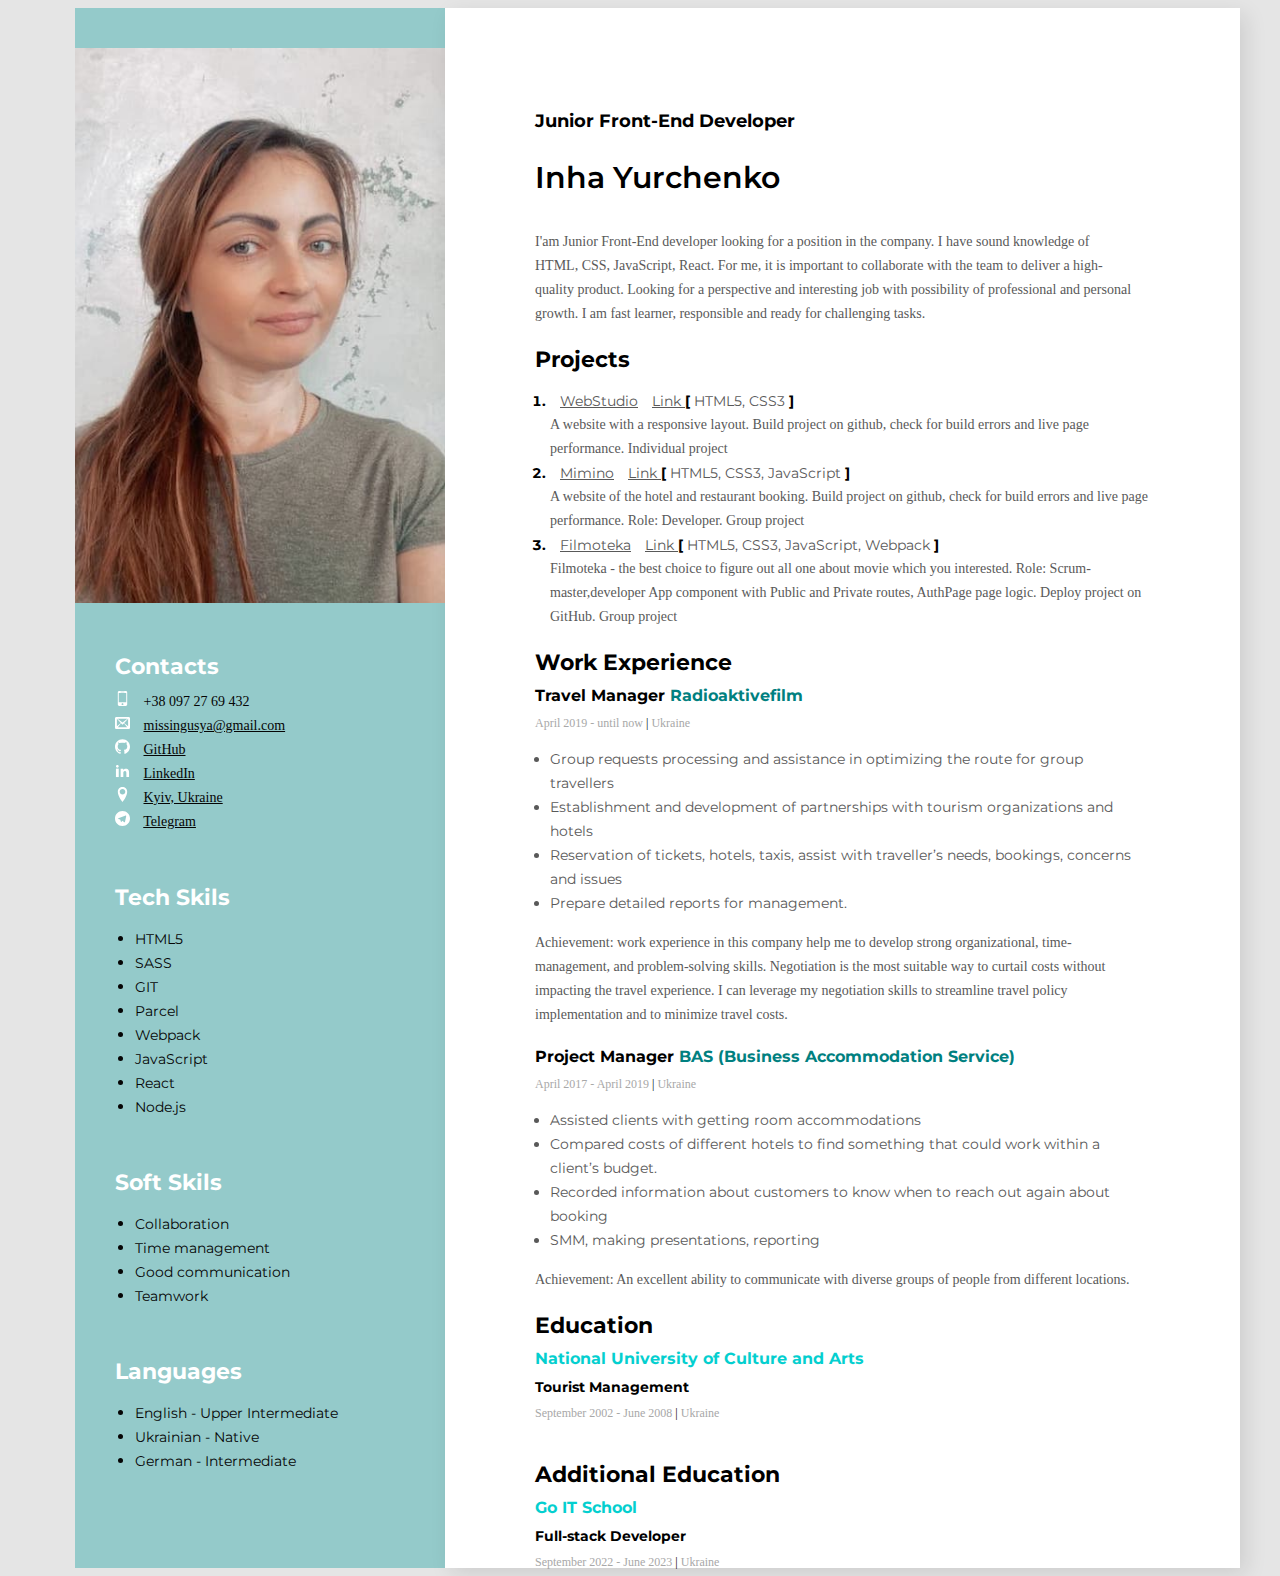
==== index.html @ dd355d1c "updated" ====
<!DOCTYPE html>
<html lang="en">
  <head>
    <meta charset="UTF-8" />
    <meta http-equiv="X-UA-Compatible" content="IE=edge" />
    <meta name="viewport" content="width=device-width, initial-scale=1.0" />
    <title>CV</title>
    <link rel="preconnect" href="https://fonts.googleapis.com" />
    <link
      href="https://fonts.googleapis.com/css2?family=Montserrat:wght@400;700&display=swap"
      rel="stylesheet"
    />
    <link rel="stylesheet" href="styles/styles.css" />
  </head>

  <body>
    <!-- Main -->
    <div class="main">
      <div class="main-content">
        <!-- About me -->
        <div class="about">
          <h2 class="about-position">Junior Front-End Developer</h2>
          <h1 class="about-name">Inha Yurchenko</h1>
          <p class="about-description">
            I'am Junior Front-End developer looking for a position in the
            company. I have sound knowledge of HTML, CSS, JavaScript, React. For
            me, it is important to collaborate with the team to deliver a
            high-quality product. Looking for a perspective and interesting job
            with possibility of professional and personal growth. I am fast
            learner, responsible and ready for challenging tasks.
          </p>
        </div>
        <!-- Projects -->
        <div class="projects">
          <h3 class="title">Projects</h3>
          <ol class="projects-list">
            <li class="project-item">
              <span class="project">
                <a
                  href="https://inhaasap.github.io/goit-markup-hw-08/"
                  class="project-link"
                  >WebStudio</a
                >

                <a
                  href="https://github.com/Inhaasap/goit-markup-hw-08"
                  class="project-link"
                  >Link
                </a>

                <span class="project-bracket">[</span> HTML5, CSS3
                <span class="project-bracket">]</span></span
              >
              <p>
                A website with a responsive layout. Build project on github,
                check for build errors and live page performance. Individual
                project
              </p>
            </li>
            <li class="project-item">
              <span class="project">
                <a
                  href="https://olhalushina.github.io/mimino/"
                  class="project-link"
                  >Mimino</a
                >
                <a
                  href="https://github.com/OlhaLushina/mimino"
                  class="project-link"
                  >Link
                </a>
                <span class="project-bracket">[</span> HTML5, CSS3, JavaScript
                <span class="project-bracket">]</span></span
              >
              <p>
                A website of the hotel and restaurant booking. Build project on
                github, check for build errors and live page performance. Role:
                Developer. Group project
              </p>
            </li>
            <li class="project-item">
              <span class="project">
                <a
                  href="https://bohdanmus.github.io/Filmoteka/"
                  class="project-link"
                  >Filmoteka</a
                >
                <a
                  href="https://github.com/BohdanMus/Filmoteka"
                  class="project-link"
                  >Link
                </a>
                <span class="project-bracket">[</span> HTML5, CSS3, JavaScript,
                Webpack <span class="project-bracket">]</span></span
              >
              <p>
                Filmoteka - the best choice to figure out all one about movie
                which you interested. Role: Scrum-master,developer App component
                with Public and Private routes, AuthPage page logic. Deploy
                project on GitHub. Group project
              </p>
            </li>
            <!-- <li class="project-item">
        <span class="project">
        <a href="https://cryptohub.p.goit.global/" class="project-link">https://cryptohub.p.goit.global/</a>
        ...............<span class="project-bracket">[</span> JavaScript <span class="project-bracket">]</span></span>
      </li>
      <li class="project-item">
        <span class="project">
        <a href="https://kidslike.p.goit.global/" class="project-link">https://kidslike.p.goit.global/</a>
        ........<span class="project-bracket">[</span> React.js, Node.js <span class="project-bracket">]</span></span>
      </li>
      <li class="project-item">
        <span class="project">
        <a href="https://kidslike.p.goit.global/" class="project-link">https://kidslike.p.goit.global/</a>
        ........<span class="project-bracket">[</span> React.js, Node.js <span class="project-bracket">]</span></span>
      </li> -->
          </ol>
        </div>
        <!-- Work -->
        <div class="work">
          <h3 class="title">Work Experience</h3>
          <!-- Copmany 1 -->
          <!-- <div>
        <h4 class="work-position">Front-End Developer 
         <span class="organisation">Freelance</span></h4>
        <p class="period">April 2022 - up to now   
         <span class="line">|</span>  Ukraine</p>
        <ul class="work-list">
          <li class="work-list-item">Lorem ipsum dolor sit amet, consectetur adipisicing elit. Inventore, fugit?</li>
          <li class="work-list-item">Lorem ipsum dolor sit amet, consectetur adipisicing elit. Inventore, fugit?</li>
          <li class="work-list-item">Lorem ipsum dolor sit amet, consectetur adipisicing elit. Inventore, fugit?</li>
          <li class="work-list-item">Lorem ipsum dolor sit amet, consectetur adipisicing elit. Inventore, fugit?</li>
        </ul>
    </div> -->
          <!-- Company 2 -->
          <div class="work-experience">
            <h4 class="work-position">
              Travel Manager <span class="organisation">Radioaktivefilm</span>
            </h4>
            <p class="period">
              April 2019 - until now <span class="line">|</span> Ukraine
            </p>
            <ul class="work-list">
              <li class="work-list-item">
                Group requests processing and assistance in optimizing the route
                for group travellers
              </li>
              <li class="work-list-item">
                Establishment and development of partnerships with tourism
                organizations and hotels
              </li>
              <li class="work-list-item">
                Reservation of tickets, hotels, taxis, assist with traveller’s
                needs, bookings, concerns and issues
              </li>
              <li class="work-list-item">
                Prepare detailed reports for management.
              </li>
            </ul>
            <p>
              Achievement: work experience in this company help me to develop
              strong organizational, time-management, and problem-solving
              skills. Negotiation is the most suitable way to curtail costs
              without impacting the travel experience. I can leverage my
              negotiation skills to streamline travel policy implementation and
              to minimize travel costs.
            </p>
          </div>
          <!-- Company 3 -->
          <div class="work-experience">
            <h4 class="work-position">
              Project Manager
              <span class="organisation"
                >BAS (Business Accommodation Service)</span
              >
            </h4>
            <p class="period">
              April 2017 - April 2019 <span class="line">|</span> Ukraine
            </p>
            <ul class="work-list">
              <li class="work-list-item">
                Assisted clients with getting room accommodations
              </li>
              <li class="work-list-item">
                Compared costs of different hotels to find something that could
                work within a client’s budget.
              </li>
              <li class="work-list-item">
                Recorded information about customers to know when to reach out
                again about booking
              </li>
              <li class="work-list-item">
                SMM, making presentations, reporting
              </li>
            </ul>
            <p>
              Achievement: An excellent ability to communicate with diverse
              groups of people from different locations.
            </p>
          </div>
          <!-- Education -->
          <div class="education">
            <h4 class="education-title">Education</h4>
            <h5 class="education-secondary">
              National University of Culture and Arts
            </h5>
            <h6 class="education-undertitle">Tourist Management</h6>
            <p class="education-text">
              September 2002 - June 2008 <span class="line">|</span> Ukraine
            </p>
          </div>
          <!-- Additional Education -->
          <div class="education">
            <h4 class="education-title">Additional Education</h4>
            <h5 class="education-secondary">Go IT School</h5>
            <h6 class="education-undertitle">Full-stack Developer</h6>
            <p class="education-text">
              September 2022 - June 2023 <span class="line">|</span> Ukraine
            </p>
          </div>
        </div>
      </div>
      <!-- Side bar -->
      <aside class="side-bar">
        <img
          class="photo"
          src="./img/photo1.jpg"
          alt="фото дівчини"
          width="370"
        />
        <!-- Contacts -->
        <div class="contacts">
          <h3 class="sidebar-title">Contacts</h3>
          <div class="contact">
            <p class="contact-text">
              <svg class="contact-icon" width="15" height="15">
                <use href="./img/symbol-defs.svg#icon-mobile"></use>
              </svg>
              <a class="contact-link" href="380972769432"></a>+38 097 27 69 432
            </p>
            <p>
              <svg class="contact-icon" width="15" height="15">
                <use href="./img/symbol-defs.svg#icon-envelop"></use>
              </svg>
              <a class="contact-link" href="mailto:missingusya@gmail.com"
                >missingusya@gmail.com</a
              >
            </p>
            <p>
              <svg class="contact-icon" width="15" height="15">
                <use href="./img/symbol-defs.svg#icon-github"></use>
              </svg>
              <a class="contact-link" href="https://github.com/Inhaasap"
                >GitHub</a
              >
            </p>
            <p>
              <svg class="contact-icon" width="15" height="15">
                <use href="./img/symbol-defs.svg#icon-linkedin"></use>
              </svg>
              <a
                class="contact-link"
                href="https://www.linkedin.com/in/inha-yurchenko-64b110150/"
                >LinkedIn</a
              >
            </p>
            <p>
              <svg class="contact-icon" width="15" height="15">
                <use href="./img/symbol-defs.svg#icon-location"></use>
              </svg>
              <a class="contact-link" href="#">Kyiv, Ukraine</a>
            </p>
            <p>
              <svg class="contact-icon" width="15" height="15">
                <use href="./img/symbol-defs.svg#icon-telegram"></use>
              </svg>
              <a class="contact-link" href="https://t.me/inhaasap">Telegram</a>
            </p>
          </div>
          <!-- Tech Skils -->
          <div class="tech-skills">
            <h3 class="sidebar-title">Tech Skils</h3>
            <ul class="tech-skills-list">
              <li class="tech-skills-item">
                <span class="tech-skills-text">HTML5</span>
              </li>
              <li class="tech-skills-item">
                <span class="tech-skills-text">SASS</span>
              </li>
              <li class="tech-skills-item">
                <span class="tech-skills-text">GIT</span>
              </li>
              <li class="tech-skills-item">
                <span class="tech-skills-text">Parcel</span>
              </li>
              <li class="tech-skills-item">
                <span class="tech-skills-text">Webpack</span>
              </li>
              <li class="tech-skills-item">
                <span class="tech-skills-text">JavaScript</span>
              </li>
              <li class="tech-skills-item">
                <span class="tech-skills-text">React</span>
              </li>
              <li class="tech-skills-item">
                <span class="tech-skills-text">Node.js</span>
              </li>
            </ul>
          </div>

          <!-- Soft Skils -->
          <div class="soft-skills">
            <h3 class="sidebar-title">Soft Skils</h3>
            <ul class="tech-skills-list">
              <li class="tech-skills-item">
                <span class="tech-skills-text">Collaboration</span>
              </li>
              <li class="tech-skills-item">
                <span class="tech-skills-text">Time management</span>
              </li>
              <li class="tech-skills-item">
                <span class="tech-skills-text">Good communication</span>
              </li>
              <li class="tech-skills-item">
                <span class="tech-skills-text">Teamwork</span>
              </li>
            </ul>
          </div>

          <!-- Languages -->
          <div class="languages">
            <h3 class="sidebar-title">Languages</h3>
            <ul class="languages-list">
              <li class="languages-item">
                <span class="languages-text">English - Upper Intermediate</span>
              </li>
              <li class="languages-item">
                <span class="languages-text">Ukrainian - Native </span>
              </li>
              <li class="languages-item">
                <span class="languages-text">German - Intermediate</span>
              </li>
            </ul>
          </div>
        </div>
      </aside>
    </div>
  </body>
</html>
---- styles/styles.css ----
body {
  font-family: Montserrat, sans-serif;
  background-color: #e5e5e5;
}

p,
h1,
h2,
h3,
h4,
h5,
h6 {
  margin: 0;
}

.main {
  display: flex;
  flex-direction: row-reverse;
  background-color: #e5e5e5;
  width: 1200px;
  margin: 0 auto;
}

.main-content {
  background-color: #ffffff;
  height: 1350px;
  box-shadow: 6px 6px 20px rgba(0, 0, 0, 0.1);
  padding: 105px 90px;
}

.about {
  margin-bottom: 20px;
}

.about-position {
  font-style: normal;
  font-weight: 700;
  font-size: 18px;
  line-height: 17px;
  color: #000000;
  margin-bottom: 20px;
}

.about-name {
  font-weight: 600;
  font-size: 30px;
  line-height: 55px;
  color: #000000;
  margin-bottom: 25px;
}

.about-description {
  font-weight: 400;
  font-size: 14px;
  line-height: 24px;

  color: #595959;
  width: 600px;
}

.projects {
  margin-bottom: 20px;
}

.title {
  font-style: normal;
  font-weight: 700;
  font-size: 22px;
  line-height: 27px;
  color: #000000;
  margin-bottom: 10px;
}

.projects-list {
  padding: 0;
  margin-left: 15px;
}

.project-item {
  font-style: normal;
  font-weight: 700;
  font-size: 14px;
  line-height: 24px;
  color: #000000;
}

.project,
.project-link {
  font-style: normal;
  font-weight: 400;
  font-size: 14px;
  line-height: 24px;
  color: #595959;
}

.project-link {
  /* text-decoration: none; */
  margin-left: 10px;
}

.project-bracket {
  font-style: normal;
  font-weight: 700;
  font-size: 14px;
  line-height: 24px;
  color: #000000;
}

.work {
  margin-bottom: 20px;
}

.work-position {
  font-style: normal;
  font-weight: 700;
  font-size: 16px;
  line-height: 20px;
  color: #000000;
  margin-bottom: 10px;
}

.organisation {
  font-style: normal;
  font-weight: 700;
  font-size: 16px;
  line-height: 20px;
  color: teal;
}

.period {
  font-style: normal;
  font-weight: 400;
  font-size: 12px;
  line-height: 15px;
  color: #a8a8a8;
  margin-bottom: 10px;
}

.line {
  font-style: normal;
  font-weight: 400;
  font-size: 12px;
  line-height: 15px;
  color: #000000;
}

.work-experience {
  margin-bottom: 20px;
}

.work-list {
  padding: 0;
  margin-left: 15px;
}

.work-list-item {
  font-style: normal;
  font-weight: 400;
  font-size: 14px;
  line-height: 24px;
  color: #595959;
  width: 600px;
}

.education {
  margin-bottom: 40px;
}

.education-title {
  font-style: normal;
  font-weight: 700;
  font-size: 22px;
  line-height: 27px;
  color: #000000;
  margin: 0;
  margin-bottom: 10px;
}
.education-secondary {
  font-style: normal;
  font-weight: 700;
  font-size: 16px;
  line-height: 20px;
  color: rgb(4, 207, 207);
  margin-bottom: 10px;
}

.education-undertitle {
  font-style: normal;
  font-weight: 700;
  font-size: 14px;
  line-height: 17px;
  color: #000000;
  margin-bottom: 10px;
}

.education-text {
  font-style: normal;
  font-weight: 400;
  font-size: 12px;
  line-height: 15px;
  color: #a8a8a8;
}

/* side bar styles */

.side-bar {
  /* background-color: #1e2939; */
  background-color: rgb(148, 202, 202);
  padding-top: 40px;
  width: 370px;
}

.photo {
  max-width: 100%;
  margin-bottom: 50px;
  display: block;
  height: auto;
}

.sidebar-title {
  font-size: normal;
  font-weight: 700;
  font-size: 22px;
  line-height: 27px;
  color: #ffffff;
  margin-bottom: 10px;
}

.contacts {
  margin-left: 40px;
  margin-bottom: 50px;
}

.contact {
  margin-bottom: 50px;
}

.contact-type {
  font-size: normal;
  font-weight: 700;
  font-size: 14px;
  line-height: 24px;
  margin-right: 5px;
}

.contact-text {
  color: #050505;
}

.contact-icon {
  margin-right: 10px;
  fill: #ffffff;
}

.contact-link {
  font-style: normal;
  font-weight: 400;
  font-size: 14px;
  line-height: 24px;
  text-decoration: none;
  color: #050505;
  text-decoration: underline;
}

.tech-skills {
  margin-bottom: 50px;
}

.tech-skills-list {
  padding: 0;
  margin-left: 20px;
}

.tech-skills-item {
  color: #050505;
}

.tech-skills-text {
  color: #050505;
  font-style: normal;
  font-weight: 400;
  font-size: 14px;
  line-height: 24px;
}

.soft-skills {
  margin-bottom: 50px;
}

.languages-list {
  padding: 0;
  margin-left: 20px;
}

.languages-item {
  color: #050505;
}

.languages-text {
  color: #050505;
  font-style: normal;
  font-weight: 400;
  font-size: 14px;
  line-height: 24px;
}

p {
  font-family: italic;
  font-style: normal;
  font-weight: 400;
  font-size: 14px;
  line-height: 24px;
  color: #595959;
  width: 600px;
}
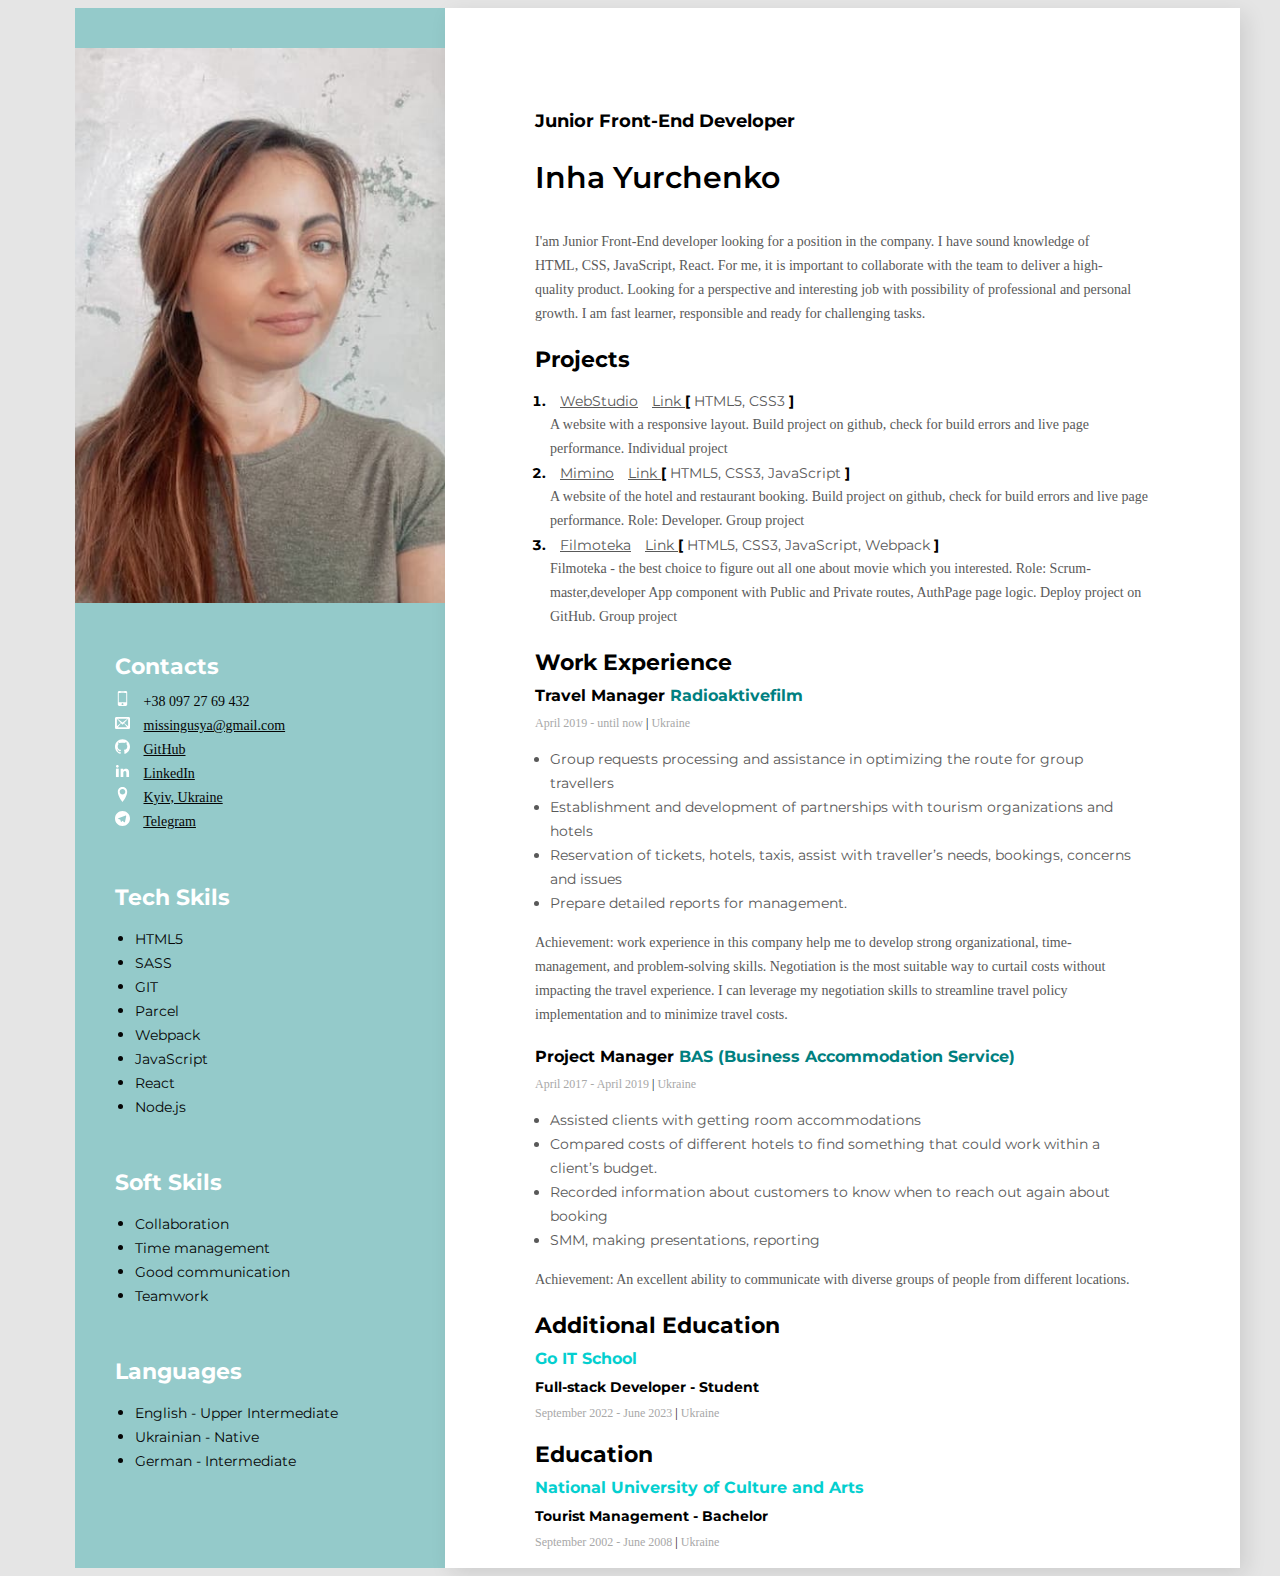
==== commit a92f9a4e: "fixed issues" ====
--- a/index.html
+++ b/index.html
@@ -199,24 +199,24 @@
               groups of people from different locations.
             </p>
           </div>
+          <!-- Additional Education -->
+          <div class="education">
+            <h4 class="education-title">Additional Education</h4>
+            <h5 class="education-secondary">Go IT School</h5>
+            <h6 class="education-undertitle">Full-stack Developer - Student</h6>
+            <p class="education-text">
+              September 2022 - June 2023 <span class="line">|</span> Ukraine
+            </p>
+          </div>
           <!-- Education -->
           <div class="education">
             <h4 class="education-title">Education</h4>
             <h5 class="education-secondary">
               National University of Culture and Arts
             </h5>
-            <h6 class="education-undertitle">Tourist Management</h6>
+            <h6 class="education-undertitle">Tourist Management - Bachelor</h6>
             <p class="education-text">
               September 2002 - June 2008 <span class="line">|</span> Ukraine
-            </p>
-          </div>
-          <!-- Additional Education -->
-          <div class="education">
-            <h4 class="education-title">Additional Education</h4>
-            <h5 class="education-secondary">Go IT School</h5>
-            <h6 class="education-undertitle">Full-stack Developer</h6>
-            <p class="education-text">
-              September 2022 - June 2023 <span class="line">|</span> Ukraine
             </p>
           </div>
         </div>
--- a/styles/styles.css
+++ b/styles/styles.css
@@ -163,7 +163,7 @@
 }
 
 .education {
-  margin-bottom: 40px;
+  margin-bottom: 20px;
 }
 
 .education-title {
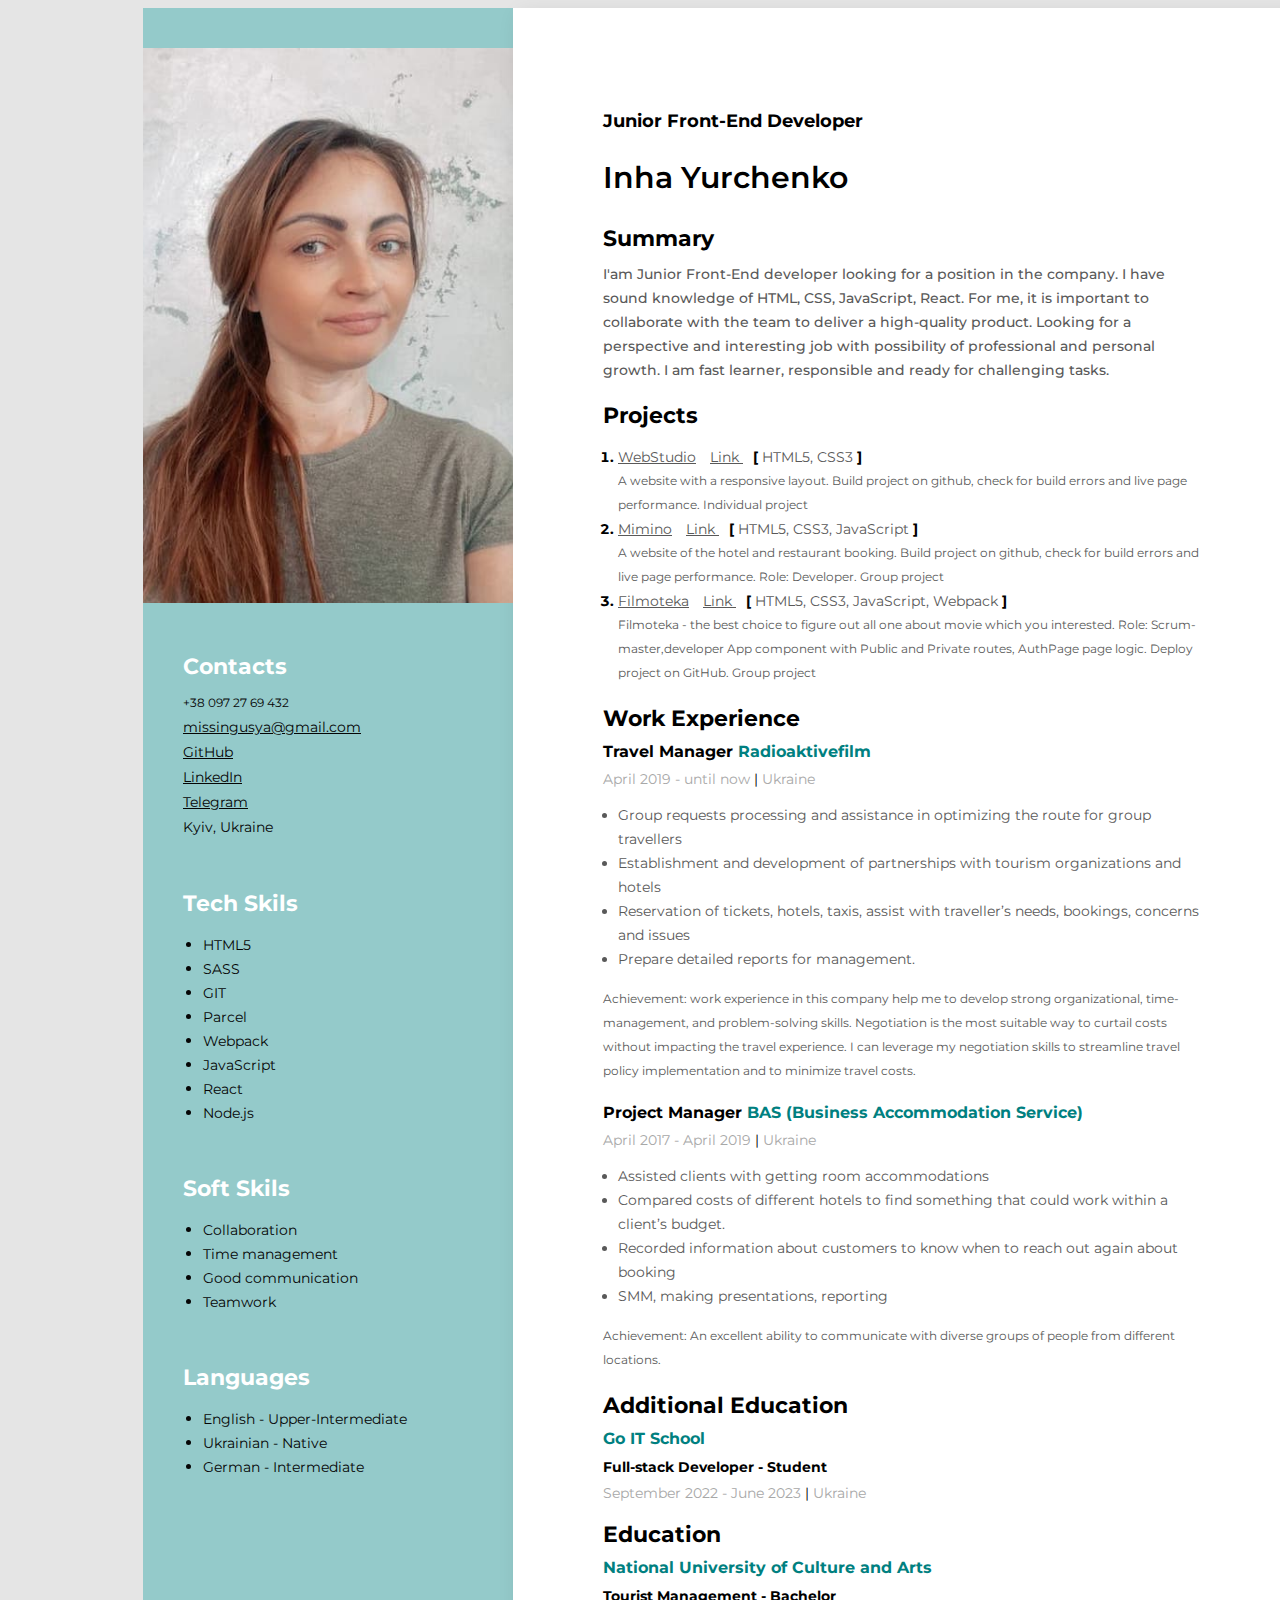
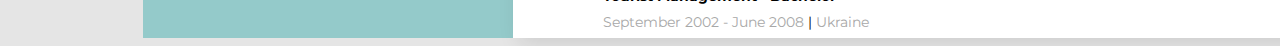
==== commit ffb4a681: "fixed issues" ====
--- a/index.html
+++ b/index.html
@@ -21,6 +21,7 @@
         <div class="about">
           <h2 class="about-position">Junior Front-End Developer</h2>
           <h1 class="about-name">Inha Yurchenko</h1>
+          <h3 class="title">Summary</h3>
           <p class="about-description">
             I'am Junior Front-End developer looking for a position in the
             company. I have sound knowledge of HTML, CSS, JavaScript, React. For
@@ -234,31 +235,31 @@
           <h3 class="sidebar-title">Contacts</h3>
           <div class="contact">
             <p class="contact-text">
-              <svg class="contact-icon" width="15" height="15">
+              <!-- <svg class="contact-icon" width="15" height="15">
                 <use href="./img/symbol-defs.svg#icon-mobile"></use>
-              </svg>
+              </svg> -->
               <a class="contact-link" href="380972769432"></a>+38 097 27 69 432
             </p>
             <p>
-              <svg class="contact-icon" width="15" height="15">
+              <!-- <svg class="contact-icon" width="15" height="15">
                 <use href="./img/symbol-defs.svg#icon-envelop"></use>
-              </svg>
+              </svg> -->
               <a class="contact-link" href="mailto:missingusya@gmail.com"
                 >missingusya@gmail.com</a
               >
             </p>
             <p>
-              <svg class="contact-icon" width="15" height="15">
+              <!-- <svg class="contact-icon" width="15" height="15">
                 <use href="./img/symbol-defs.svg#icon-github"></use>
-              </svg>
+              </svg> -->
               <a class="contact-link" href="https://github.com/Inhaasap"
                 >GitHub</a
               >
             </p>
             <p>
-              <svg class="contact-icon" width="15" height="15">
+              <!-- <svg class="contact-icon" width="15" height="15">
                 <use href="./img/symbol-defs.svg#icon-linkedin"></use>
-              </svg>
+              </svg> -->
               <a
                 class="contact-link"
                 href="https://www.linkedin.com/in/inha-yurchenko-64b110150/"
@@ -266,16 +267,16 @@
               >
             </p>
             <p>
-              <svg class="contact-icon" width="15" height="15">
+              <!-- <svg class="contact-icon" width="15" height="15">
+                <use href="./img/symbol-defs.svg#icon-telegram"></use>
+              </svg> -->
+              <a class="contact-link" href="https://t.me/inhaasap">Telegram</a>
+            </p>
+            <p>
+              <!-- <svg class="contact-icon" width="15" height="15">
                 <use href="./img/symbol-defs.svg#icon-location"></use>
-              </svg>
-              <a class="contact-link" href="#">Kyiv, Ukraine</a>
-            </p>
-            <p>
-              <svg class="contact-icon" width="15" height="15">
-                <use href="./img/symbol-defs.svg#icon-telegram"></use>
-              </svg>
-              <a class="contact-link" href="https://t.me/inhaasap">Telegram</a>
+              </svg> -->
+              <a class="contact-link location" href="#">Kyiv, Ukraine</a>
             </p>
           </div>
           <!-- Tech Skils -->
@@ -333,7 +334,7 @@
             <h3 class="sidebar-title">Languages</h3>
             <ul class="languages-list">
               <li class="languages-item">
-                <span class="languages-text">English - Upper Intermediate</span>
+                <span class="languages-text">English - Upper-Intermediate</span>
               </li>
               <li class="languages-item">
                 <span class="languages-text">Ukrainian - Native </span>
--- a/styles/styles.css
+++ b/styles/styles.css
@@ -17,13 +17,13 @@
   display: flex;
   flex-direction: row-reverse;
   background-color: #e5e5e5;
-  width: 1200px;
+  width: 1300px;
   margin: 0 auto;
 }
 
 .main-content {
   background-color: #ffffff;
-  height: 1350px;
+  height: 1420px;
   box-shadow: 6px 6px 20px rgba(0, 0, 0, 0.1);
   padding: 105px 90px;
 }
@@ -46,11 +46,11 @@
   font-size: 30px;
   line-height: 55px;
   color: #000000;
-  margin-bottom: 25px;
+  margin-bottom: 20px;
 }
 
 .about-description {
-  font-weight: 400;
+  font-weight: 500;
   font-size: 14px;
   line-height: 24px;
 
@@ -95,7 +95,7 @@
 
 .project-link {
   /* text-decoration: none; */
-  margin-left: 10px;
+  margin-right: 10px;
 }
 
 .project-bracket {
@@ -130,7 +130,7 @@
 .period {
   font-style: normal;
   font-weight: 400;
-  font-size: 12px;
+  font-size: 14px;
   line-height: 15px;
   color: #a8a8a8;
   margin-bottom: 10px;
@@ -139,7 +139,7 @@
 .line {
   font-style: normal;
   font-weight: 400;
-  font-size: 12px;
+  font-size: 14px;
   line-height: 15px;
   color: #000000;
 }
@@ -180,7 +180,7 @@
   font-weight: 700;
   font-size: 16px;
   line-height: 20px;
-  color: rgb(4, 207, 207);
+  color: teal;
   margin-bottom: 10px;
 }
 
@@ -196,7 +196,7 @@
 .education-text {
   font-style: normal;
   font-weight: 400;
-  font-size: 12px;
+  font-size: 14px;
   line-height: 15px;
   color: #a8a8a8;
 }
@@ -262,6 +262,10 @@
   text-decoration: underline;
 }
 
+.location {
+  text-decoration: none;
+}
+
 .tech-skills {
   margin-bottom: 50px;
 }
@@ -305,10 +309,9 @@
 }
 
 p {
-  font-family: italic;
-  font-style: normal;
-  font-weight: 400;
-  font-size: 14px;
+  font-style: normal;
+  font-weight: 400;
+  font-size: 12px;
   line-height: 24px;
   color: #595959;
   width: 600px;
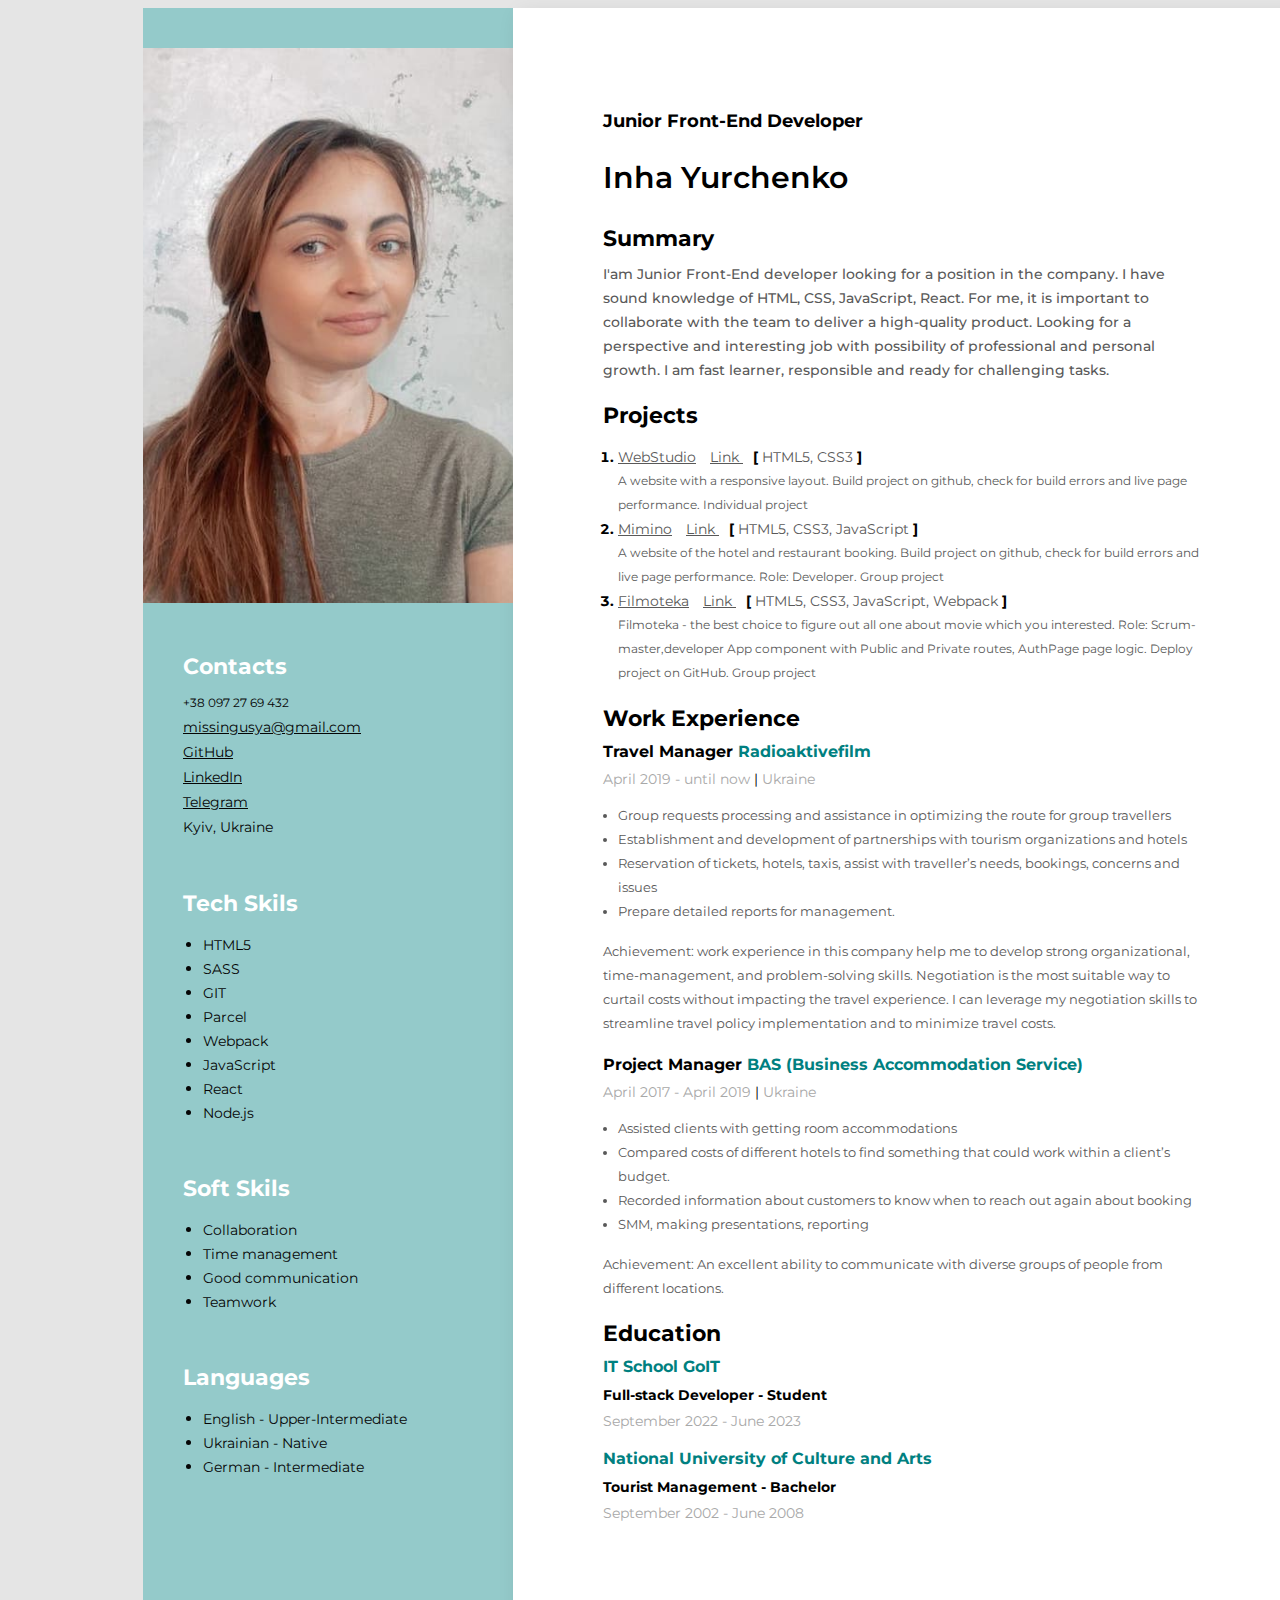
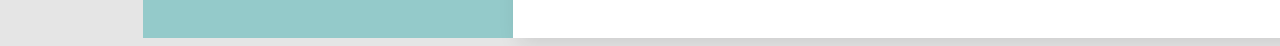
==== commit 1040acef: "fixed mistakes" ====
--- a/index.html
+++ b/index.html
@@ -159,7 +159,7 @@
                 Prepare detailed reports for management.
               </li>
             </ul>
-            <p>
+            <p class="work-list-text">
               Achievement: work experience in this company help me to develop
               strong organizational, time-management, and problem-solving
               skills. Negotiation is the most suitable way to curtail costs
@@ -195,30 +195,22 @@
                 SMM, making presentations, reporting
               </li>
             </ul>
-            <p>
+            <p class="work-list-text">
               Achievement: An excellent ability to communicate with diverse
               groups of people from different locations.
-            </p>
-          </div>
-          <!-- Additional Education -->
-          <div class="education">
-            <h4 class="education-title">Additional Education</h4>
-            <h5 class="education-secondary">Go IT School</h5>
-            <h6 class="education-undertitle">Full-stack Developer - Student</h6>
-            <p class="education-text">
-              September 2022 - June 2023 <span class="line">|</span> Ukraine
             </p>
           </div>
           <!-- Education -->
           <div class="education">
             <h4 class="education-title">Education</h4>
+            <h5 class="education-secondary">IT School GoIT</h5>
+            <h6 class="education-undertitle">Full-stack Developer - Student</h6>
+            <p class="education-text">September 2022 - June 2023</p>
             <h5 class="education-secondary">
               National University of Culture and Arts
             </h5>
             <h6 class="education-undertitle">Tourist Management - Bachelor</h6>
-            <p class="education-text">
-              September 2002 - June 2008 <span class="line">|</span> Ukraine
-            </p>
+            <p class="education-text">September 2002 - June 2008</p>
           </div>
         </div>
       </div>
--- a/styles/styles.css
+++ b/styles/styles.css
@@ -156,7 +156,16 @@
 .work-list-item {
   font-style: normal;
   font-weight: 400;
-  font-size: 14px;
+  font-size: 13px;
+  line-height: 24px;
+  color: #595959;
+  width: 600px;
+}
+
+.work-list-text {
+  font-style: normal;
+  font-weight: 400;
+  font-size: 13px;
   line-height: 24px;
   color: #595959;
   width: 600px;
@@ -199,6 +208,7 @@
   font-size: 14px;
   line-height: 15px;
   color: #a8a8a8;
+  margin-bottom: 20px;
 }
 
 /* side bar styles */
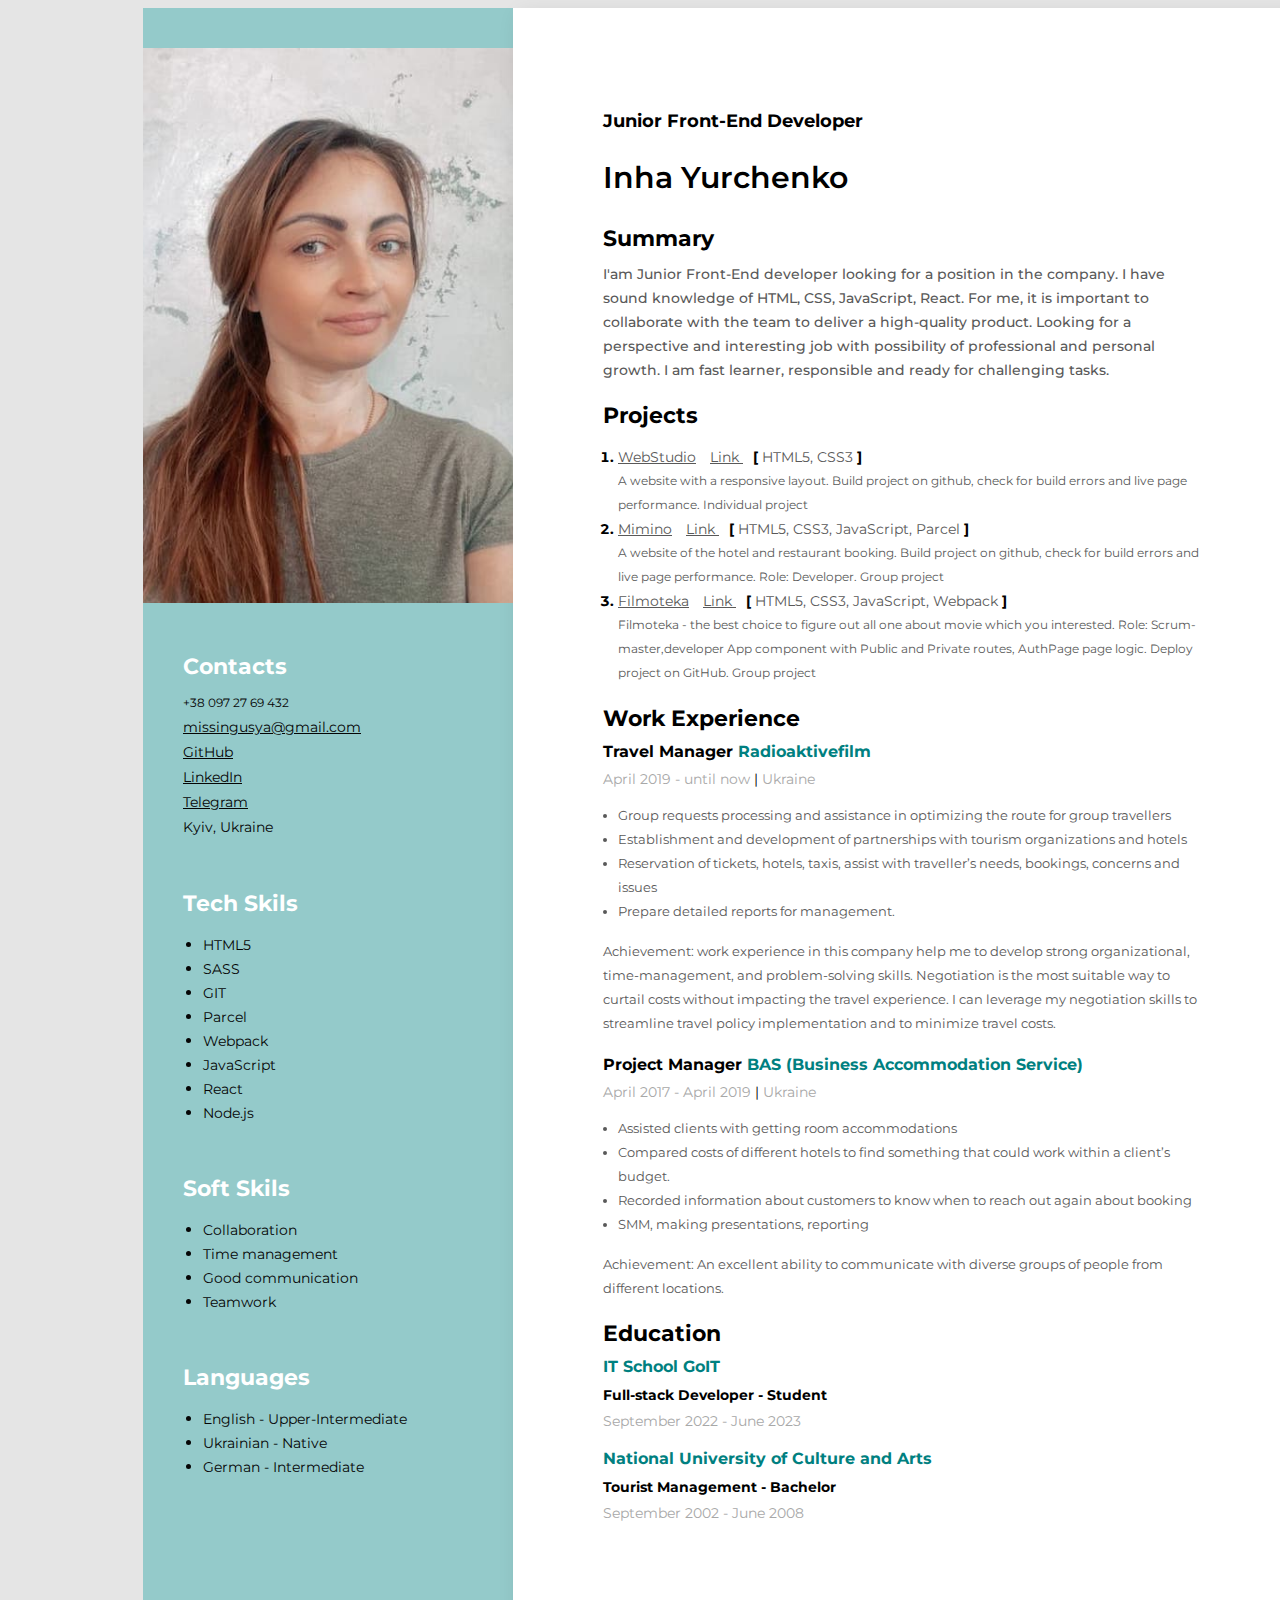
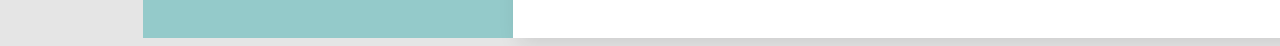
==== commit 8555c0e4: "Update index.html" ====
--- a/index.html
+++ b/index.html
@@ -70,8 +70,8 @@
                   class="project-link"
                   >Link
                 </a>
-                <span class="project-bracket">[</span> HTML5, CSS3, JavaScript
-                <span class="project-bracket">]</span></span
+                <span class="project-bracket">[</span> HTML5, CSS3, JavaScript,
+                Parcel <span class="project-bracket">]</span></span
               >
               <p>
                 A website of the hotel and restaurant booking. Build project on
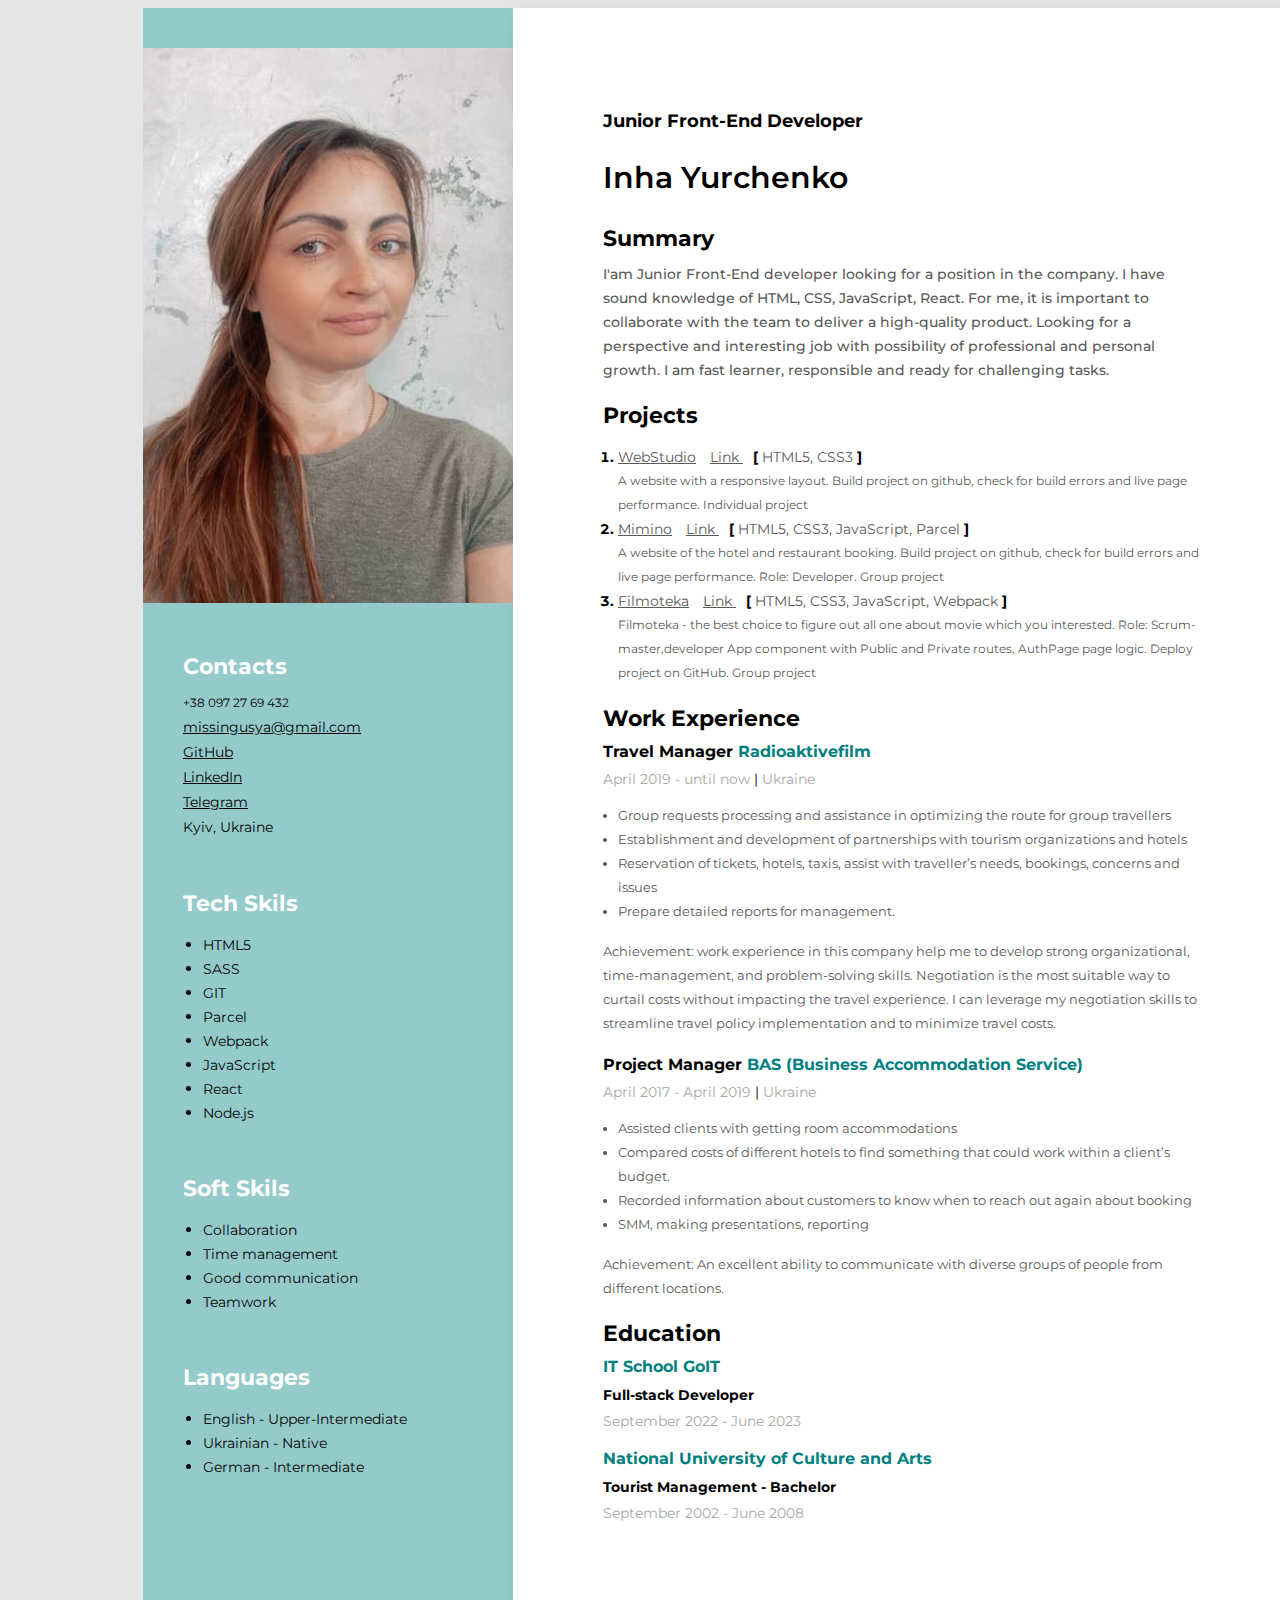
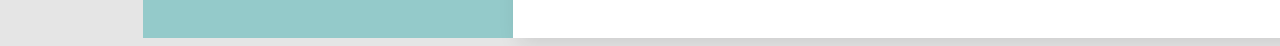
==== commit 3ce5cd4e: "Update index.html" ====
--- a/index.html
+++ b/index.html
@@ -204,7 +204,7 @@
           <div class="education">
             <h4 class="education-title">Education</h4>
             <h5 class="education-secondary">IT School GoIT</h5>
-            <h6 class="education-undertitle">Full-stack Developer - Student</h6>
+            <h6 class="education-undertitle">Full-stack Developer</h6>
             <p class="education-text">September 2022 - June 2023</p>
             <h5 class="education-secondary">
               National University of Culture and Arts
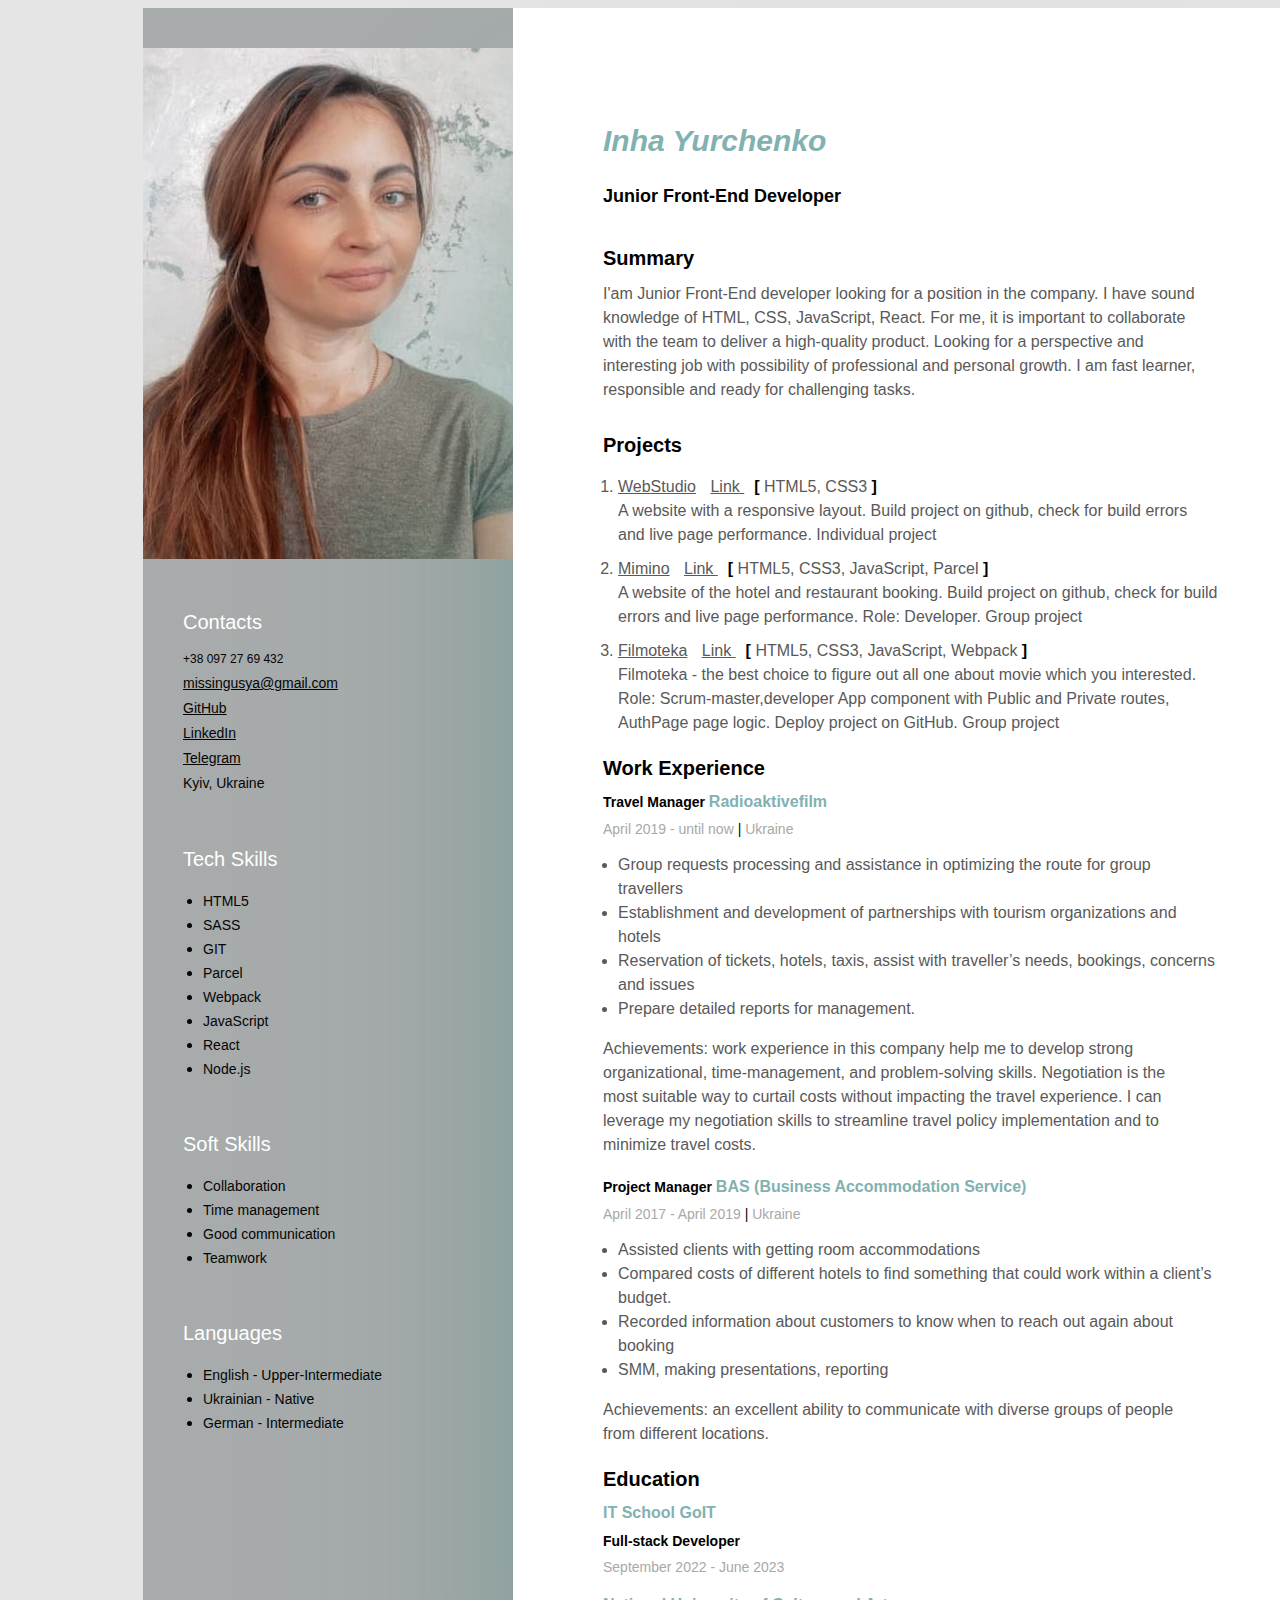
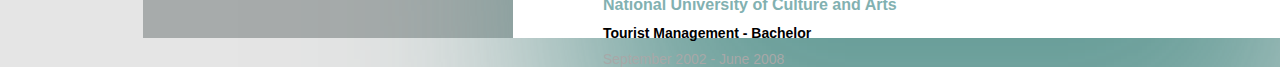
==== commit 9ed39acc: "updated" ====
--- a/index.html
+++ b/index.html
@@ -19,8 +19,8 @@
       <div class="main-content">
         <!-- About me -->
         <div class="about">
+          <h1 class="about-name">Inha Yurchenko</h1>
           <h2 class="about-position">Junior Front-End Developer</h2>
-          <h1 class="about-name">Inha Yurchenko</h1>
           <h3 class="title">Summary</h3>
           <p class="about-description">
             I'am Junior Front-End developer looking for a position in the
@@ -52,7 +52,7 @@
                 <span class="project-bracket">[</span> HTML5, CSS3
                 <span class="project-bracket">]</span></span
               >
-              <p>
+              <p class="project-text">
                 A website with a responsive layout. Build project on github,
                 check for build errors and live page performance. Individual
                 project
@@ -73,7 +73,7 @@
                 <span class="project-bracket">[</span> HTML5, CSS3, JavaScript,
                 Parcel <span class="project-bracket">]</span></span
               >
-              <p>
+              <p class="project-text">
                 A website of the hotel and restaurant booking. Build project on
                 github, check for build errors and live page performance. Role:
                 Developer. Group project
@@ -94,7 +94,7 @@
                 <span class="project-bracket">[</span> HTML5, CSS3, JavaScript,
                 Webpack <span class="project-bracket">]</span></span
               >
-              <p>
+              <p class="project-text">
                 Filmoteka - the best choice to figure out all one about movie
                 which you interested. Role: Scrum-master,developer App component
                 with Public and Private routes, AuthPage page logic. Deploy
@@ -160,7 +160,7 @@
               </li>
             </ul>
             <p class="work-list-text">
-              Achievement: work experience in this company help me to develop
+              Achievements: work experience in this company help me to develop
               strong organizational, time-management, and problem-solving
               skills. Negotiation is the most suitable way to curtail costs
               without impacting the travel experience. I can leverage my
@@ -196,7 +196,7 @@
               </li>
             </ul>
             <p class="work-list-text">
-              Achievement: An excellent ability to communicate with diverse
+              Achievements: an excellent ability to communicate with diverse
               groups of people from different locations.
             </p>
           </div>
@@ -273,7 +273,7 @@
           </div>
           <!-- Tech Skils -->
           <div class="tech-skills">
-            <h3 class="sidebar-title">Tech Skils</h3>
+            <h3 class="sidebar-title">Tech Skills</h3>
             <ul class="tech-skills-list">
               <li class="tech-skills-item">
                 <span class="tech-skills-text">HTML5</span>
@@ -304,7 +304,7 @@
 
           <!-- Soft Skils -->
           <div class="soft-skills">
-            <h3 class="sidebar-title">Soft Skils</h3>
+            <h3 class="sidebar-title">Soft Skills</h3>
             <ul class="tech-skills-list">
               <li class="tech-skills-item">
                 <span class="tech-skills-text">Collaboration</span>
--- a/styles/styles.css
+++ b/styles/styles.css
@@ -1,6 +1,7 @@
 body {
-  font-family: Montserrat, sans-serif;
+  /* font-family: Montserrat, sans-serif; */
   background-color: #e5e5e5;
+  font-family: "Gill Sans", "Gill Sans MT", Calibri, "Trebuchet MS", sans-serif;
 }
 
 p,
@@ -24,7 +25,7 @@
 .main-content {
   background-color: #ffffff;
   height: 1420px;
-  box-shadow: 6px 6px 20px rgba(0, 0, 0, 0.1);
+  box-shadow: 46px 200px 224px -14px rgba(70, 138, 132, 0.81);
   padding: 105px 90px;
 }
 
@@ -34,28 +35,29 @@
 
 .about-position {
   font-style: normal;
-  font-weight: 700;
+  font-weight: 600;
   font-size: 18px;
   line-height: 17px;
   color: #000000;
-  margin-bottom: 20px;
+  margin-bottom: 40px;
 }
 
 .about-name {
+  font-style: italic;
   font-weight: 600;
   font-size: 30px;
   line-height: 55px;
-  color: #000000;
+  color: rgb(130, 177, 177);
   margin-bottom: 20px;
 }
 
 .about-description {
   font-weight: 500;
-  font-size: 14px;
-  line-height: 24px;
-
-  color: #595959;
-  width: 600px;
+  font-size: 16px;
+  line-height: 24px;
+  color: #595959;
+  width: 600px;
+  margin-bottom: 30px;
 }
 
 .projects {
@@ -64,8 +66,8 @@
 
 .title {
   font-style: normal;
-  font-weight: 700;
-  font-size: 22px;
+  font-weight: 600;
+  font-size: 20px;
   line-height: 27px;
   color: #000000;
   margin-bottom: 10px;
@@ -77,18 +79,19 @@
 }
 
 .project-item {
-  font-style: normal;
-  font-weight: 700;
-  font-size: 14px;
-  line-height: 24px;
-  color: #000000;
+  font-weight: 500;
+  font-size: 16px;
+  line-height: 24px;
+  color: #595959;
+  width: 600px;
+  margin-bottom: 10px;
 }
 
 .project,
 .project-link {
   font-style: normal;
-  font-weight: 400;
-  font-size: 14px;
+  font-weight: 500;
+  font-size: 16px;
   line-height: 24px;
   color: #595959;
 }
@@ -100,19 +103,27 @@
 
 .project-bracket {
   font-style: normal;
+  font-weight: 600;
+  font-size: 16px;
+  line-height: 24px;
+  color: #000000;
+}
+
+.project-text {
+  font-style: normal;
+  font-weight: 500;
+  font-size: 16px;
+  line-height: 24px;
+  color: #595959;
+}
+
+.work {
+  margin-bottom: 20px;
+}
+
+.work-position {
+  font-style: normal;
   font-weight: 700;
-  font-size: 14px;
-  line-height: 24px;
-  color: #000000;
-}
-
-.work {
-  margin-bottom: 20px;
-}
-
-.work-position {
-  font-style: normal;
-  font-weight: 700;
   font-size: 16px;
   line-height: 20px;
   color: #000000;
@@ -121,10 +132,11 @@
 
 .organisation {
   font-style: normal;
-  font-weight: 700;
+  font-weight: 600;
   font-size: 16px;
   line-height: 20px;
-  color: teal;
+  color: rgb(130, 177, 177);
+  margin-bottom: 10px;
 }
 
 .period {
@@ -146,6 +158,15 @@
 
 .work-experience {
   margin-bottom: 20px;
+}
+
+.work-position {
+  font-style: normal;
+  font-weight: 700;
+  font-size: 14px;
+  line-height: 17px;
+  color: #000000;
+  margin-bottom: 10px;
 }
 
 .work-list {
@@ -155,8 +176,9 @@
 
 .work-list-item {
   font-style: normal;
-  font-weight: 400;
-  font-size: 13px;
+  font-style: normal;
+  font-weight: 500;
+  font-size: 16px;
   line-height: 24px;
   color: #595959;
   width: 600px;
@@ -164,8 +186,8 @@
 
 .work-list-text {
   font-style: normal;
-  font-weight: 400;
-  font-size: 13px;
+  font-weight: 500;
+  font-size: 16px;
   line-height: 24px;
   color: #595959;
   width: 600px;
@@ -177,19 +199,20 @@
 
 .education-title {
   font-style: normal;
-  font-weight: 700;
-  font-size: 22px;
+  font-weight: 600;
+  font-size: 20px;
   line-height: 27px;
   color: #000000;
   margin: 0;
   margin-bottom: 10px;
 }
+
 .education-secondary {
   font-style: normal;
-  font-weight: 700;
+  font-weight: 600;
   font-size: 16px;
   line-height: 20px;
-  color: teal;
+  color: rgb(130, 177, 177);
   margin-bottom: 10px;
 }
 
@@ -214,8 +237,7 @@
 /* side bar styles */
 
 .side-bar {
-  /* background-color: #1e2939; */
-  background-color: rgb(148, 202, 202);
+  background-color: rgb(167, 171, 171);
   padding-top: 40px;
   width: 370px;
 }
@@ -229,8 +251,8 @@
 
 .sidebar-title {
   font-size: normal;
-  font-weight: 700;
-  font-size: 22px;
+  font-weight: 500;
+  font-size: 20px;
   line-height: 27px;
   color: #ffffff;
   margin-bottom: 10px;
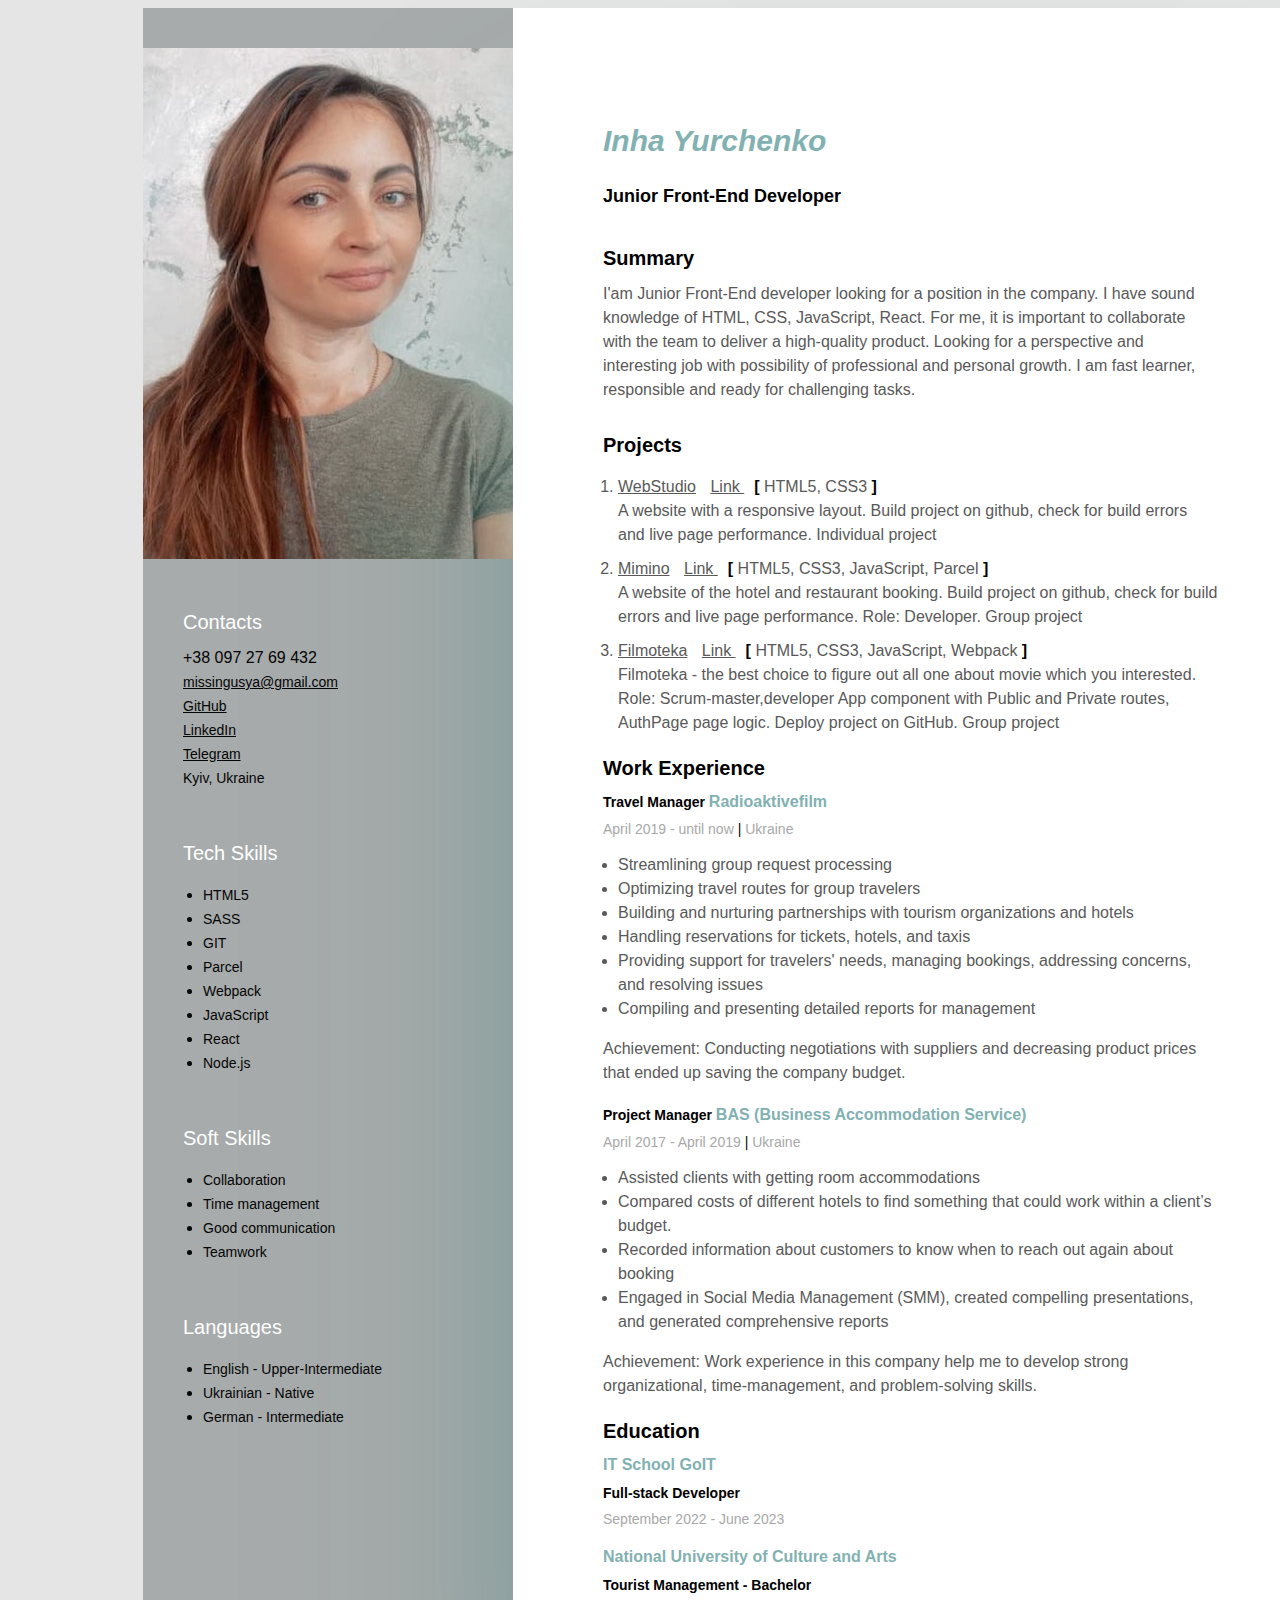
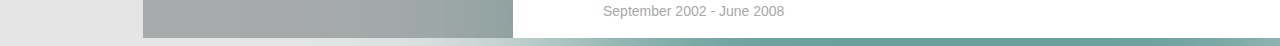
==== commit 6ce7fcf6: "updated index.html" ====
--- a/index.html
+++ b/index.html
@@ -144,28 +144,29 @@
             </p>
             <ul class="work-list">
               <li class="work-list-item">
-                Group requests processing and assistance in optimizing the route
-                for group travellers
-              </li>
-              <li class="work-list-item">
-                Establishment and development of partnerships with tourism
-                organizations and hotels
-              </li>
-              <li class="work-list-item">
-                Reservation of tickets, hotels, taxis, assist with traveller’s
-                needs, bookings, concerns and issues
-              </li>
-              <li class="work-list-item">
-                Prepare detailed reports for management.
+                Streamlining group request processing
+              </li>
+              <li class="work-list-item">
+                Optimizing travel routes for group travelers
+              </li>
+              <li class="work-list-item">
+                Building and nurturing partnerships with tourism organizations
+                and hotels
+              </li>
+              <li class="work-list-item">
+                Handling reservations for tickets, hotels, and taxis
+              </li>
+              <li class="work-list-item">
+                Providing support for travelers' needs, managing bookings,
+                addressing concerns, and resolving issues
+              </li>
+              <li class="work-list-item">
+                Compiling and presenting detailed reports for management
               </li>
             </ul>
             <p class="work-list-text">
-              Achievements: work experience in this company help me to develop
-              strong organizational, time-management, and problem-solving
-              skills. Negotiation is the most suitable way to curtail costs
-              without impacting the travel experience. I can leverage my
-              negotiation skills to streamline travel policy implementation and
-              to minimize travel costs.
+              Achievement: Conducting negotiations with suppliers and decreasing
+              product prices that ended up saving the company budget.
             </p>
           </div>
           <!-- Company 3 -->
@@ -192,12 +193,14 @@
                 again about booking
               </li>
               <li class="work-list-item">
-                SMM, making presentations, reporting
+                Engaged in Social Media Management (SMM), created compelling
+                presentations, and generated comprehensive reports
               </li>
             </ul>
             <p class="work-list-text">
-              Achievements: an excellent ability to communicate with diverse
-              groups of people from different locations.
+              Achievement: Work experience in this company help me to develop
+              strong organizational, time-management, and problem-solving
+              skills.
             </p>
           </div>
           <!-- Education -->
--- a/styles/styles.css
+++ b/styles/styles.css
@@ -339,12 +339,3 @@
   font-size: 14px;
   line-height: 24px;
 }
-
-p {
-  font-style: normal;
-  font-weight: 400;
-  font-size: 12px;
-  line-height: 24px;
-  color: #595959;
-  width: 600px;
-}
